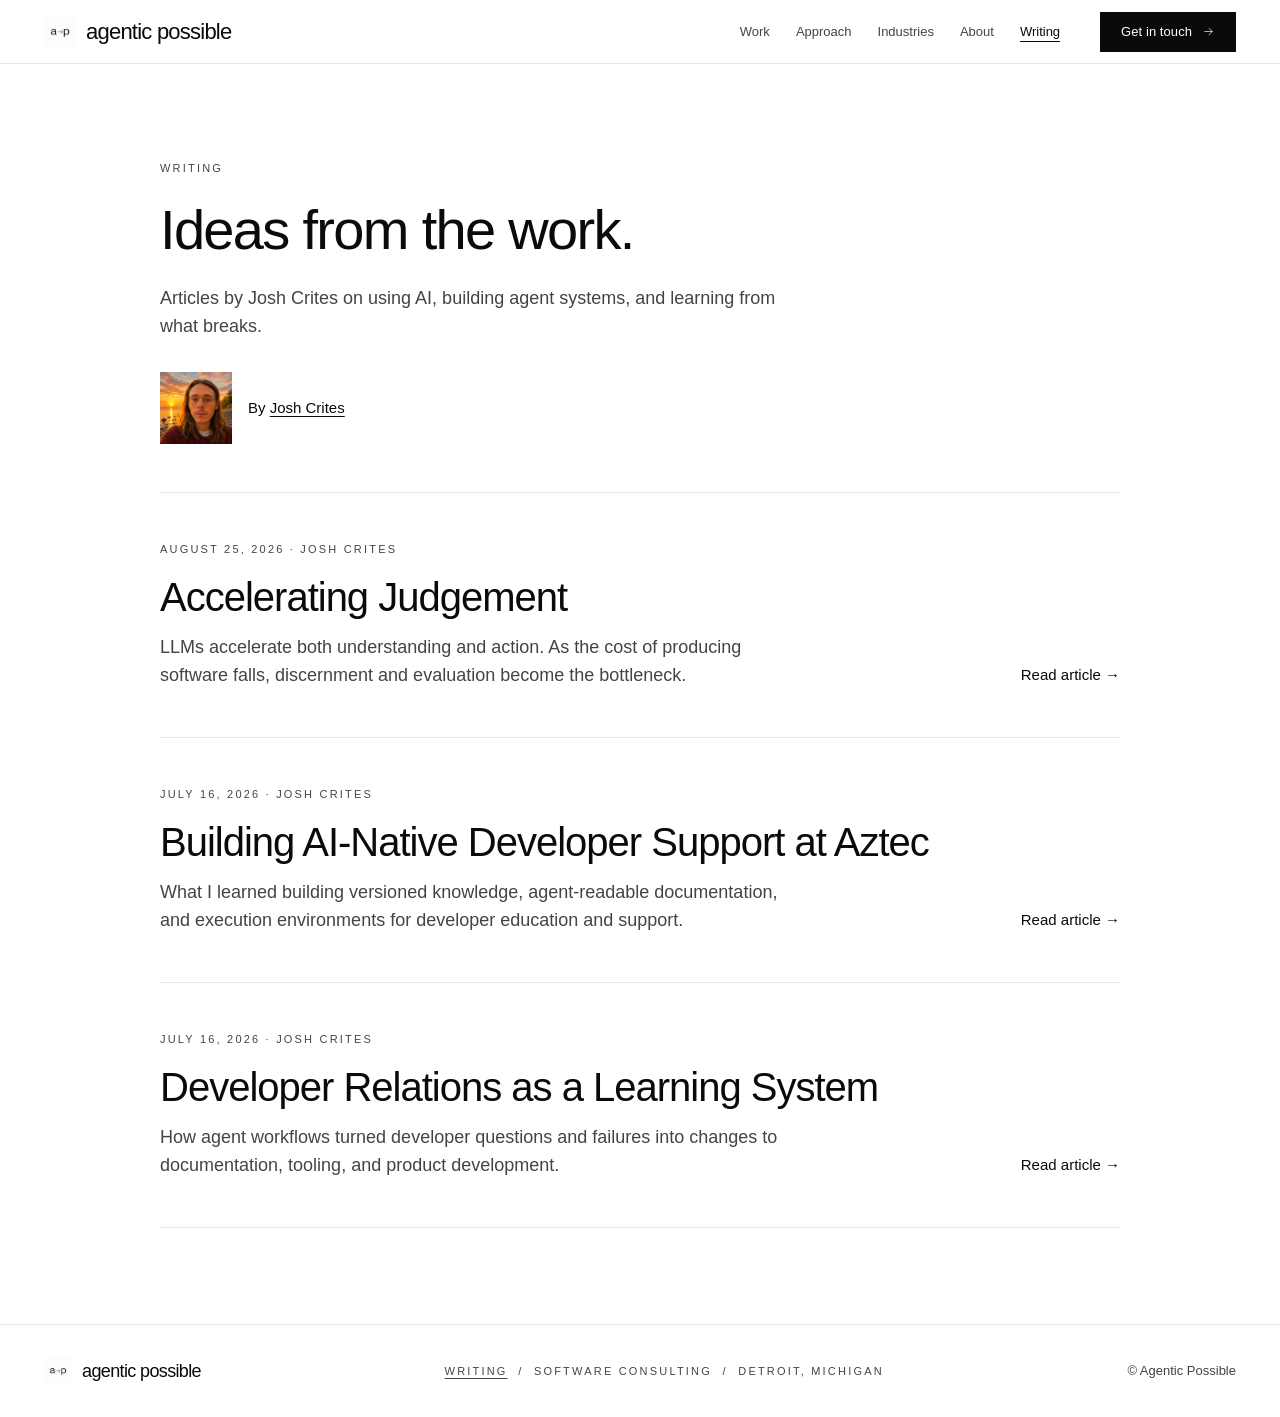
==== public/blog/index.html @ 75298010 "Add writing section and republish Josh Crites essays" ====
<!DOCTYPE html>

<html lang="en"><head><meta charset="utf-8"/><meta content="width=device-width,initial-scale=1" name="viewport"/><meta content="Articles by Josh Crites on AI, agent systems, developer support, and organizational learning." name="description"/><link href="https://agenticpossible.com/blog/" rel="canonical"/><title>Writing | Agentic Possible</title><link href="../identicon.png" rel="icon" type="image/png"/><link href="https://fonts.googleapis.com" rel="preconnect"/><link crossorigin="" href="https://fonts.gstatic.com" rel="preconnect"/><link href="https://fonts.googleapis.com/css2?family=Inter:wght@300;400;500&amp;display=swap" rel="stylesheet"/><link href="../styles.css" rel="stylesheet"/></head><body>
<header class="site-header blog-header"><a class="brand" href="../"><img alt="" class="brand-icon" height="32" src="../identicon.png" width="32"/><span class="wordmark">agentic possible</span></a><div class="header-right"><nav aria-label="Main navigation"><a href="../#work">Work</a><a href="../#approach">Approach</a><a href="../#industries">Industries</a><a href="../#about">About</a><a aria-current="page" href="./">Writing</a></nav><a class="mobile-writing-link" href="./">Writing</a><a aria-label="Get in touch" class="button small" href="mailto:hello@agenticpossible.com"><span>Get in touch</span><svg aria-hidden="true" class="icon" focusable="false" viewbox="0 0 24 24"><path d="M5 12h14"></path><path d="m13 6 6 6-6 6"></path></svg></a></div></header>
<main class="blog-page"><div class="blog-intro"><p class="eyebrow">Writing</p><h1>Ideas from the work.</h1><p>Articles by Josh Crites on using AI, building agent systems, and learning from what breaks.</p><div class="blog-author"><img alt="Josh Crites at sunset" class="author-photo" height="72" src="../images/josh-crites-headshot.png" width="72"/><p>By <a href="https://joshcrites.com/">Josh Crites</a></p></div></div><div class="blog-list"><article class="blog-list-item"><div><p class="eyebrow"><time datetime="2026-08-25">August 25, 2026</time> · Josh Crites</p><h2><a href="accelerating-judgement/">Accelerating Judgement</a></h2><p>LLMs accelerate both understanding and action. As the cost of producing software falls, discernment and evaluation become the bottleneck.</p></div><a aria-label="Read Accelerating Judgement" class="text-link" href="accelerating-judgement/">Read article →</a></article>
<article class="blog-list-item"><div><p class="eyebrow"><time datetime="2026-07-16">July 16, 2026</time> · Josh Crites</p><h2><a href="ai-native-developer-support-at-aztec/">Building AI-Native Developer Support at Aztec</a></h2><p>What I learned building versioned knowledge, agent-readable documentation, and execution environments for developer education and support.</p></div><a aria-label="Read Building AI-Native Developer Support at Aztec" class="text-link" href="ai-native-developer-support-at-aztec/">Read article →</a></article>
<article class="blog-list-item"><div><p class="eyebrow"><time datetime="2026-07-16">July 16, 2026</time> · Josh Crites</p><h2><a href="developer-relations-as-a-learning-system/">Developer Relations as a Learning System</a></h2><p>How agent workflows turned developer questions and failures into changes to documentation, tooling, and product development.</p></div><a aria-label="Read Developer Relations as a Learning System" class="text-link" href="developer-relations-as-a-learning-system/">Read article →</a></article></div></main>
<footer class="site-footer"><a class="brand" href="../"><img alt="" class="brand-icon" height="32" src="../identicon.png" width="32"/><span class="wordmark">agentic possible</span></a><p class="eyebrow"><a href="./">Writing</a>  /  Software consulting  /  Detroit, Michigan</p><p>© Agentic Possible</p></footer>
</body></html>
---- public/styles.css ----
/* Agentic Possible — styles built on the Agentic Possible design system tokens.
   Monochrome palette, Helvetica Neue (Inter fallback), hairline rules, square corners, no shadows. */

:root {
  /* Color — the entire palette is monochrome */
  --ap-black: #0A0A0A;
  --ap-gray-700: #444444;
  --ap-gray-500: #888888;
  --ap-gray-200: #E8E8E8;
  --ap-gray-100: #F5F5F5;
  --ap-white: #FFFFFF;

  --text-primary: var(--ap-black);
  --text-secondary: var(--ap-gray-700);
  --text-muted: var(--ap-gray-500);
  --text-inverse: var(--ap-white);
  --bg-page: var(--ap-white);
  --surface-subtle: var(--ap-gray-100);
  --border-default: var(--ap-gray-200);
  --border-strong: var(--ap-gray-500);
  --action-primary-bg: var(--ap-black);
  --action-primary-bg-hover: var(--ap-gray-700);
  --action-secondary-bg-hover: var(--ap-gray-100);
  --focus-ring: var(--ap-black);

  /* Type */
  --font-sans: "Helvetica Neue", Helvetica, "Inter", Arial, sans-serif;
  --weight-light: 300;
  --weight-regular: 400;
  --type-h1-size: 56px;   --type-h1-lh: 60px;
  --type-h2-size: 40px;   --type-h2-lh: 48px;
  --type-h3-size: 24px;   --type-h3-lh: 30px;
  --type-body-size: 18px; --type-body-lh: 28px;
  --type-small-size: 15px; --type-small-lh: 23px;
  --type-label-size: 11px; --type-label-lh: 16px;
  --tracking-display: -0.025em;
  --tracking-wordmark: -0.035em;
  --tracking-label: 0.2em;

  /* Space & layout */
  --space-2: 8px; --space-3: 12px; --space-4: 16px; --space-5: 24px;
  --space-6: 32px; --space-7: 48px; --space-8: 64px; --space-9: 96px;
  --container-max: 1200px;
  --gutter: 44px;
  --control-height: 44px;
  --control-height-sm: 40px;

  /* Motion */
  --ease-standard: cubic-bezier(0.2, 0, 0, 1);
  --duration-fast: 150ms;
}

/* ---------- Base ---------- */
*, *::before, *::after { box-sizing: border-box; }
html { scroll-behavior: smooth; scroll-padding-top: 80px; }
body {
  margin: 0;
  background: var(--bg-page);
  color: var(--text-primary);
  font-family: var(--font-sans);
  font-size: var(--type-body-size);
  line-height: var(--type-body-lh);
  -webkit-font-smoothing: antialiased;
}
a { color: var(--text-primary); text-underline-offset: 3px; text-decoration-thickness: 1px; }
a:focus-visible { outline: 1px solid var(--focus-ring); outline-offset: 4px; }
::selection { background: var(--ap-black); color: var(--ap-white); }
h1, h2, h3 { font-weight: var(--weight-regular); letter-spacing: var(--tracking-display); margin: 0; }
p { margin: 0; }
img { display: block; max-width: 100%; }

.eyebrow {
  font-size: var(--type-label-size);
  line-height: var(--type-label-lh);
  letter-spacing: var(--tracking-label);
  text-transform: uppercase;
  color: var(--text-secondary);
}

.icon {
  width: 16px; height: 16px; flex: none; display: block;
  fill: none; stroke: currentColor; stroke-width: 1.25; stroke-linecap: round; stroke-linejoin: round;
}

/* ---------- Buttons & links ---------- */
.button {
  display: inline-flex; align-items: center; justify-content: center; gap: 14px;
  height: var(--control-height); padding: 0 26px;
  background: var(--action-primary-bg); color: var(--text-inverse);
  border: 1px solid var(--action-primary-bg); border-radius: 0;
  font-size: 15px; font-weight: var(--weight-regular); letter-spacing: 0.005em;
  text-decoration: none; white-space: nowrap;
  transition: background var(--duration-fast) var(--ease-standard), border-color var(--duration-fast) var(--ease-standard);
}
.button:hover { background: var(--action-primary-bg-hover); border-color: var(--action-primary-bg-hover); color: var(--text-inverse); }
.button.small { height: var(--control-height-sm); padding: 0 20px; font-size: 13px; gap: 10px; }
.button.small .icon { width: 13px; height: 13px; }

.text-link {
  display: inline-flex; align-items: center; gap: 12px;
  font-size: 14px; color: var(--text-primary); text-decoration: none;
}
.text-link > span { border-bottom: 1px solid currentColor; padding-bottom: 1px; line-height: 1.3; }
.text-link .icon { transition: transform var(--duration-fast) var(--ease-standard); }
.text-link:hover .icon { transform: translateX(3px); }
.text-link.down:hover .icon { transform: translateY(2px); }

/* ---------- Header ---------- */
.site-header {
  position: sticky; top: 0; z-index: 10;
  height: 64px; padding: 0 max(var(--gutter), calc((100% - var(--container-max)) / 2));
  display: flex; align-items: center; justify-content: space-between; gap: var(--space-5);
  background: var(--bg-page);
  border-bottom: 1px solid var(--border-default);
}
.brand { display: inline-flex; align-items: center; gap: 10px; text-decoration: none; color: var(--text-primary); white-space: nowrap; }
.brand-icon { width: 32px; height: 32px; flex: none; }
.wordmark { font-size: 22px; line-height: 1; letter-spacing: var(--tracking-wordmark); font-weight: var(--weight-regular); }
.header-right { display: flex; align-items: center; gap: 40px; }
.site-header nav { display: flex; gap: 26px; }
.site-header nav a {
  font-size: 13px; color: var(--text-secondary); text-decoration: none;
  transition: color var(--duration-fast) var(--ease-standard);
}
.site-header nav a:hover { color: var(--text-primary); }

/* ---------- Sections ---------- */
.section {
  max-width: calc(var(--container-max) + 2 * var(--gutter));
  margin: 0 auto;
  padding: var(--space-8) var(--gutter);
}
.section + .section { position: relative; }
.section + .section::before {
  content: ""; position: absolute; top: 0; left: var(--gutter); right: var(--gutter);
  height: 1px; background: var(--border-default);
}

.section-intro {
  display: grid; grid-template-columns: minmax(0, 1fr) minmax(0, 1fr);
  gap: var(--space-7); align-items: end; margin-bottom: var(--space-7);
}
.section-intro.single { grid-template-columns: 1fr; }
.section-intro > div { display: flex; flex-direction: column; gap: 22px; }
.section h2 {
  font-size: var(--type-h2-size); line-height: var(--type-h2-lh);
  max-width: 560px; text-wrap: balance;
}
.section-intro > p {
  font-size: var(--type-small-size); line-height: var(--type-small-lh);
  font-weight: var(--weight-light); color: var(--text-secondary);
  max-width: 460px; padding-bottom: 6px;
}

h3 { font-size: var(--type-h3-size); line-height: var(--type-h3-lh); letter-spacing: -0.015em; }

/* ---------- Hero ---------- */
.hero {
  display: grid; grid-template-columns: minmax(0, 0.9fr) minmax(0, 1.1fr);
  gap: var(--space-7); align-items: center;
  padding-top: var(--space-8); padding-bottom: var(--space-8);
}
.hero-copy { display: flex; flex-direction: column; gap: 22px; }
.hero h1 {
  font-size: var(--type-h1-size); line-height: var(--type-h1-lh);
  letter-spacing: -0.03em; margin-top: 4px; max-width: 560px; text-wrap: balance;
}
.lede { font-size: var(--type-body-size); line-height: 27px; font-weight: var(--weight-light); color: var(--text-secondary); max-width: 520px; }
.actions { display: flex; align-items: center; flex-wrap: wrap; gap: var(--space-6); margin-top: var(--space-2); }
.micro { font-size: 13px; line-height: 20px; font-weight: var(--weight-light); color: var(--text-secondary); }

.converge { margin: 0; }
.converge-labels {
  display: flex; justify-content: space-between; margin-bottom: var(--space-3);
  font-size: 10px; line-height: 16px; letter-spacing: 0.16em; text-transform: uppercase; color: var(--text-secondary);
}
.converge-plot { position: relative; }
.motif { display: block; width: 100%; height: auto; overflow: visible; }
.outcomes {
  position: absolute; right: 0; top: 36%;
  list-style: none; margin: 0; padding: 4px 0 4px 10px;
  display: flex; flex-direction: column; gap: 10px;
  font-size: 12px; line-height: 16px; color: var(--text-primary);
}

/* ---------- What we do ---------- */
.services { display: grid; grid-template-columns: repeat(3, minmax(0, 1fr)); }
.services article {
  display: flex; flex-direction: column; gap: 14px; align-items: flex-start;
  padding: 6px 32px; border-left: 1px solid var(--border-default);
}
.service-icon {
  width: 34px; height: 34px; margin-bottom: 6px; color: var(--text-primary);
  fill: none; stroke: currentColor; stroke-width: 1; stroke-linecap: round; stroke-linejoin: round;
}
.service-icon.wide { width: 44px; height: 44px; margin: -5px 0 1px; }
.services p, .industry-grid p, .process p {
  font-size: var(--type-small-size); line-height: var(--type-small-lh);
  font-weight: var(--weight-light); color: var(--text-secondary);
}
.services .text-link { margin-top: 6px; }

/* ---------- Industries ---------- */
.industry-grid { display: grid; grid-template-columns: repeat(4, minmax(0, 1fr)); gap: 20px; }
.industry-grid article {
  display: flex; flex-direction: column; gap: 12px; align-items: flex-start;
  border: 1px solid var(--border-default); padding-bottom: var(--space-5);
}
.industry-grid article > :not(.image-frame) { margin: 0 20px; }
.industry-grid h3 { margin-top: 8px; }
.industry-grid article > .text-link { margin: auto 20px 0; padding-top: 6px; }
.image-frame { width: 100%; aspect-ratio: 16 / 10; overflow: hidden; background: var(--surface-subtle); }
.image-frame img { width: 100%; height: 100%; object-fit: cover; }

/* ---------- Process ---------- */
.process { list-style: none; margin: 0; padding: 0; display: grid; grid-template-columns: repeat(4, minmax(0, 1fr)); }
.process li { display: flex; flex-direction: column; gap: 12px; padding: 6px 32px; border-left: 1px solid var(--border-default); }
.process .index { font-size: var(--type-label-size); line-height: var(--type-label-lh); letter-spacing: var(--tracking-label); color: var(--text-secondary); }
.process h3 { margin-top: 6px; }
.process p { max-width: 260px; }

/* ---------- CTA ---------- */
.cta { display: grid; grid-template-columns: minmax(0, 1fr) minmax(0, 1fr) minmax(0, 0.7fr); gap: var(--space-7); align-items: center; }
.cta .detroit { aspect-ratio: 4 / 3; }
.cta .detroit img { object-position: center 60%; }
#contact { display: flex; flex-direction: column; gap: 22px; align-items: flex-start; }
#contact > p:not(.eyebrow) { font-size: var(--type-small-size); line-height: var(--type-small-lh); font-weight: var(--weight-light); color: var(--text-secondary); max-width: 460px; }
#contact .button { margin-top: var(--space-2); }
.cta blockquote {
  margin: 0; padding-left: var(--space-6); border-left: 1px solid var(--border-default);
  font-size: 20px; line-height: 28px; letter-spacing: -0.01em; font-weight: var(--weight-light); color: var(--text-secondary);
}

/* ---------- Footer ---------- */
.site-footer {
  border-top: 1px solid var(--border-default);
  padding: var(--space-6) max(var(--gutter), calc((100% - var(--container-max)) / 2));
  display: flex; justify-content: space-between; align-items: center; gap: var(--space-5);
  font-size: 13px; line-height: 20px; font-weight: var(--weight-light); color: var(--text-secondary);
}
.site-footer .wordmark { font-size: 18px; }
.site-footer .brand-icon { width: 28px; height: 28px; }

/* ---------- Responsive ---------- */
@media (max-width: 900px) {
  :root { --gutter: 28px; --type-h1-size: 48px; --type-h1-lh: 52px; --type-h2-size: 34px; --type-h2-lh: 40px; }
  .site-header nav { display: none; }
  .hero, .section-intro, .cta { grid-template-columns: 1fr; }
  .hero { gap: var(--space-7); }
  .section-intro { gap: var(--space-5); }
  .services { grid-template-columns: 1fr; }
  .services article { border-left: 0; border-top: 1px solid var(--border-default); padding: 28px 0; }
  .services article:first-child { border-top: 0; padding-top: 0; }
  .industry-grid { grid-template-columns: 1fr 1fr; }
  .process { grid-template-columns: 1fr 1fr; row-gap: var(--space-6); }
  .cta blockquote { display: none; }
}
@media (max-width: 560px) {
  :root { --gutter: 16px; --type-h1-size: 40px; --type-h1-lh: 44px; --type-h2-size: 30px; --type-h2-lh: 36px; }
  .section { padding-top: 48px; padding-bottom: 48px; }
  .wordmark { font-size: 19px; }
  .brand-icon { width: 28px; height: 28px; }
  .site-header .button.small { padding: 0 14px; }
  .site-header .button.small span { display: none; }
  .lede { font-size: 17px; line-height: 26px; }
  .actions { flex-direction: column; align-items: flex-start; gap: 18px; }
  .converge-labels { font-size: 8px; letter-spacing: 0.1em; }
  .outcomes { font-size: 10px; gap: 6px; top: 30%; }
  .industry-grid, .process { grid-template-columns: 1fr; }
  .process li { border-left: 0; border-top: 1px solid var(--border-default); padding: 20px 0 0; }
  .site-footer { flex-direction: column; align-items: flex-start; gap: var(--space-4); }
}
@media (prefers-reduced-motion: reduce) {
  html { scroll-behavior: auto; }
  * { transition: none !important; }
}

/* ---------- Writing ---------- */
.mobile-writing-link { display: none; }
.site-header nav a[aria-current="page"] { color: var(--text-primary); text-decoration: underline; text-underline-offset: 5px; }
.writing-preview > .text-link { margin-top: var(--space-2); }
.site-footer .eyebrow a { color: inherit; }
.blog-page, .article-page {
  max-width: calc(960px + 2 * var(--gutter));
  margin: 0 auto;
  padding: var(--space-9) var(--gutter);
}
.blog-intro { padding-bottom: var(--space-7); border-bottom: 1px solid var(--border-default); }
.blog-intro h1, .article-heading h1 {
  font-size: var(--type-h1-size); line-height: var(--type-h1-lh);
  letter-spacing: -0.03em; max-width: 760px;
  margin: var(--space-5) 0;
}
.blog-intro > p:not(.eyebrow) { max-width: 650px; color: var(--text-secondary); font-weight: var(--weight-light); }
.blog-author { display: flex; align-items: center; gap: var(--space-4); margin-top: var(--space-6); font-size: var(--type-small-size); }
.author-photo { width: 72px; height: 72px; object-fit: cover; flex: none; }
.article-heading .author-photo { width: 56px; height: 56px; margin: var(--space-5) 0 var(--space-3); }
.blog-list-item { display: grid; grid-template-columns: minmax(0,1fr) auto; gap: var(--space-6); align-items: end; padding: var(--space-7) 0; border-bottom: 1px solid var(--border-default); }
.blog-list-item .eyebrow { margin-bottom: var(--space-4); }
.blog-list-item h2 { font-size: var(--type-h2-size); line-height: var(--type-h2-lh); margin-bottom: var(--space-3); }
.blog-list-item h2 a { text-decoration: none; }
.blog-list-item h2 a:hover { text-decoration: underline; }
.blog-list-item p:not(.eyebrow) { max-width: 650px; color: var(--text-secondary); font-weight: var(--weight-light); }
.blog-list-item > .text-link { white-space: nowrap; font-size: var(--type-small-size); }
.article-page { max-width: calc(860px + 2 * var(--gutter)); }
.article-top { margin-bottom: var(--space-7); }
.article-top .text-link { font-size: var(--type-small-size); }
.article-heading { margin-bottom: var(--space-7); }
.article-heading h1 { margin-bottom: var(--space-4); }
.article-subtitle { max-width: 700px; font-size: 22px; line-height: 1.4; color: var(--text-secondary); font-weight: var(--weight-light); }
.article-meta { font-size: var(--type-small-size); color: var(--text-secondary); }
.article-image { margin-bottom: var(--space-7); }
.article-image img { width: 100%; height: auto; }
.article-body { max-width: 740px; line-height: 1.65; font-weight: var(--weight-light); }
.article-body h2 { font-size: 34px; line-height: 1.2; margin: 2em 0 .7em; }
.article-body h3 { font-size: 24px; margin: 1.8em 0 .6em; }
.article-body p, .article-body ol, .article-body ul { margin: 0 0 1.3em; }
.article-body li { margin-bottom: .4em; }
.article-body code { font-size: .88em; background: var(--surface-subtle); padding: .08em .25em; overflow-wrap: anywhere; }
.article-body pre { max-width: 100%; overflow: auto; padding: 20px; background: var(--surface-subtle); }
.article-body pre code { padding: 0; }
.article-body blockquote { margin: 1.8em 0; padding-left: var(--space-5); border-left: 1px solid var(--border-strong); color: var(--text-secondary); }
.article-source { max-width: 740px; margin-top: var(--space-8); padding-top: var(--space-4); border-top: 1px solid var(--border-default); font-size: var(--type-small-size); color: var(--text-secondary); }
@media (max-width: 900px) {
  .header-right { gap: var(--space-5); }
  .mobile-writing-link { display: inline; font-size: 13px; color: var(--text-secondary); }
}
@media (max-width: 560px) {
  .blog-page, .article-page { padding-top: var(--space-8); padding-bottom: var(--space-8); }
  .blog-list-item { display: block; }
  .blog-list-item > .text-link { display: inline-flex; margin-top: var(--space-4); }
  .article-body { font-size: 17px; line-height: 1.65; }
  .article-body h2 { font-size: 28px; }
  .article-top { margin-bottom: var(--space-6); }
}
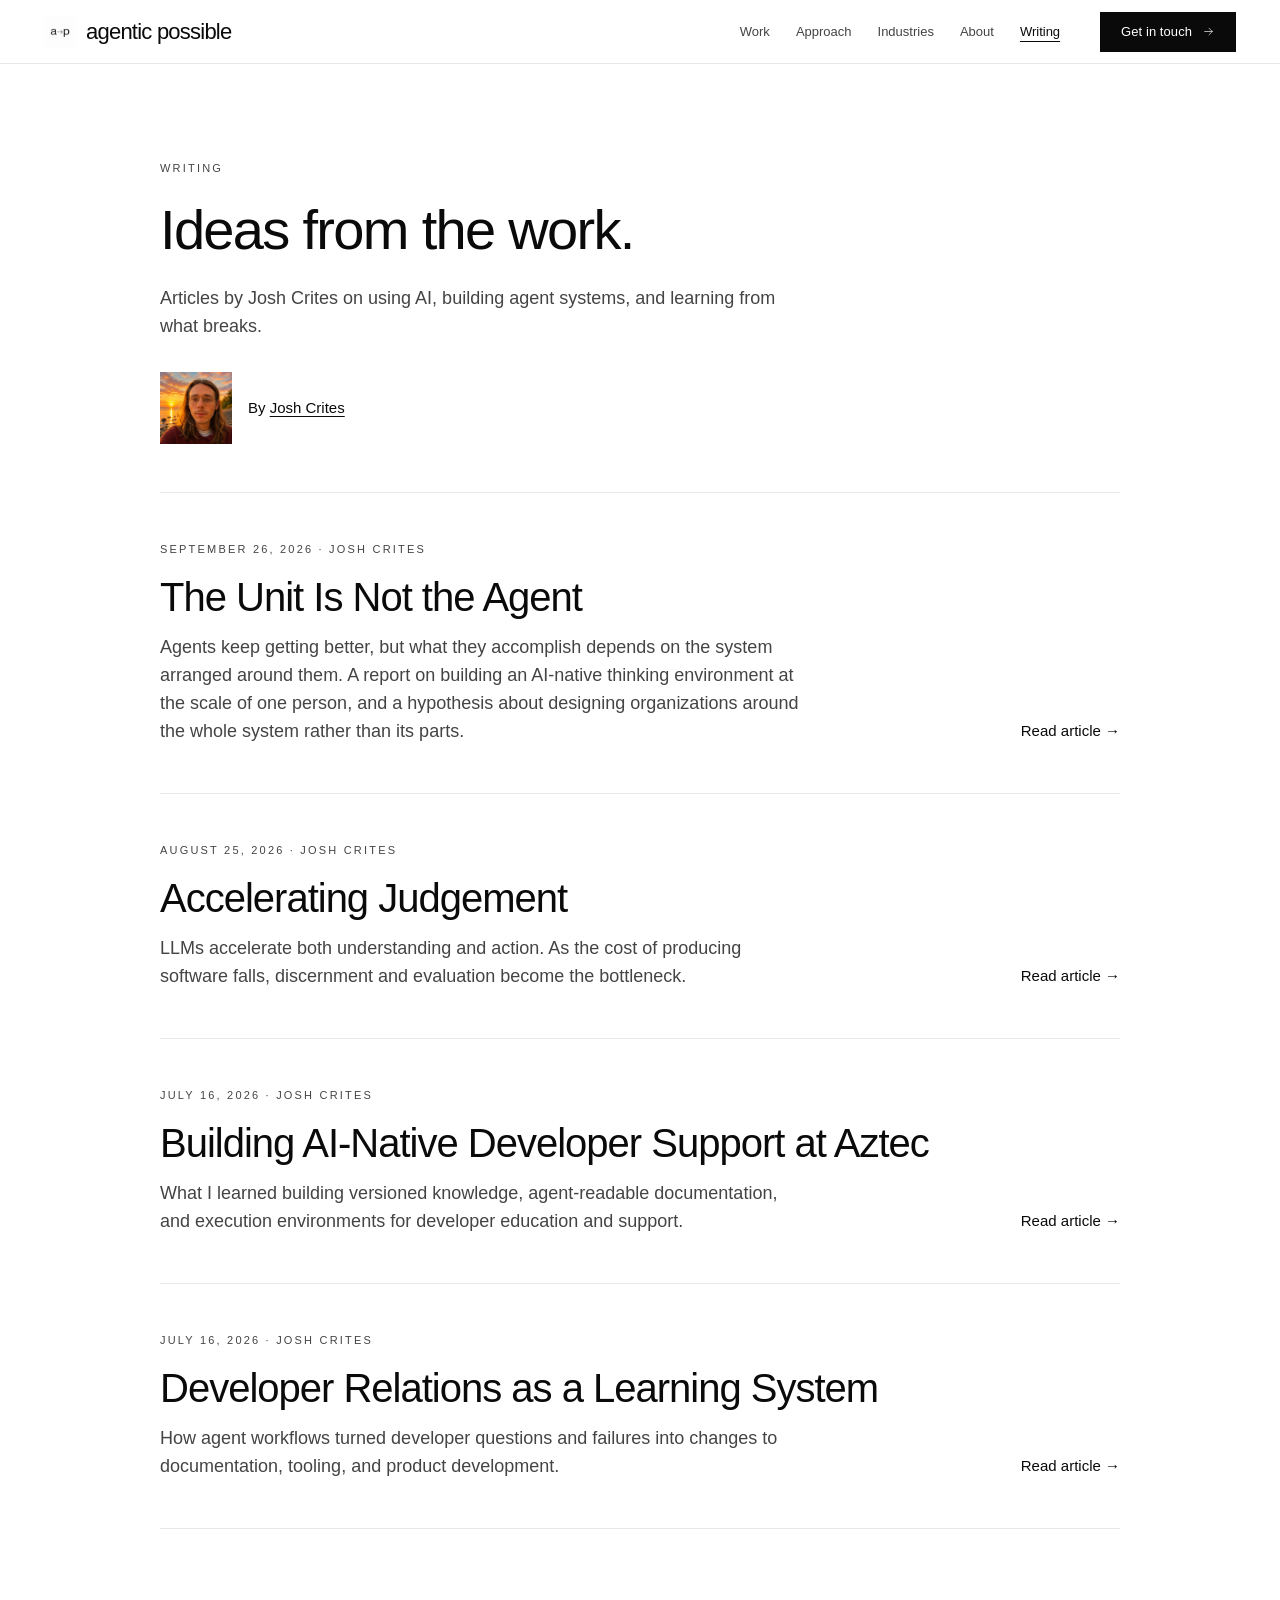
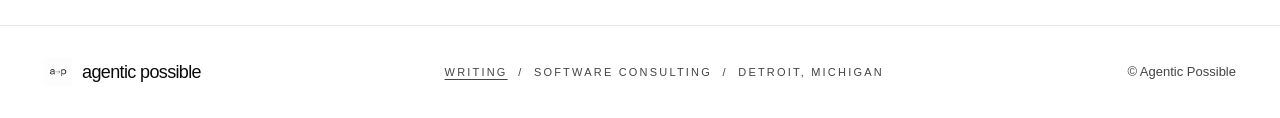
==== commit 74ff5834: "Reorder homepage sections and add agent systems essay" ====
--- a/public/blog/index.html
+++ b/public/blog/index.html
@@ -2,7 +2,7 @@
 
 <html lang="en"><head><meta charset="utf-8"/><meta content="width=device-width,initial-scale=1" name="viewport"/><meta content="Articles by Josh Crites on AI, agent systems, developer support, and organizational learning." name="description"/><link href="https://agenticpossible.com/blog/" rel="canonical"/><title>Writing | Agentic Possible</title><link href="../identicon.png" rel="icon" type="image/png"/><link href="https://fonts.googleapis.com" rel="preconnect"/><link crossorigin="" href="https://fonts.gstatic.com" rel="preconnect"/><link href="https://fonts.googleapis.com/css2?family=Inter:wght@300;400;500&amp;display=swap" rel="stylesheet"/><link href="../styles.css" rel="stylesheet"/></head><body>
 <header class="site-header blog-header"><a class="brand" href="../"><img alt="" class="brand-icon" height="32" src="../identicon.png" width="32"/><span class="wordmark">agentic possible</span></a><div class="header-right"><nav aria-label="Main navigation"><a href="../#work">Work</a><a href="../#approach">Approach</a><a href="../#industries">Industries</a><a href="../#about">About</a><a aria-current="page" href="./">Writing</a></nav><a class="mobile-writing-link" href="./">Writing</a><a aria-label="Get in touch" class="button small" href="mailto:hello@agenticpossible.com"><span>Get in touch</span><svg aria-hidden="true" class="icon" focusable="false" viewbox="0 0 24 24"><path d="M5 12h14"></path><path d="m13 6 6 6-6 6"></path></svg></a></div></header>
-<main class="blog-page"><div class="blog-intro"><p class="eyebrow">Writing</p><h1>Ideas from the work.</h1><p>Articles by Josh Crites on using AI, building agent systems, and learning from what breaks.</p><div class="blog-author"><img alt="Josh Crites at sunset" class="author-photo" height="72" src="../images/josh-crites-headshot.png" width="72"/><p>By <a href="https://joshcrites.com/">Josh Crites</a></p></div></div><div class="blog-list"><article class="blog-list-item"><div><p class="eyebrow"><time datetime="2026-08-25">August 25, 2026</time> · Josh Crites</p><h2><a href="accelerating-judgement/">Accelerating Judgement</a></h2><p>LLMs accelerate both understanding and action. As the cost of producing software falls, discernment and evaluation become the bottleneck.</p></div><a aria-label="Read Accelerating Judgement" class="text-link" href="accelerating-judgement/">Read article →</a></article>
+<main class="blog-page"><div class="blog-intro"><p class="eyebrow">Writing</p><h1>Ideas from the work.</h1><p>Articles by Josh Crites on using AI, building agent systems, and learning from what breaks.</p><div class="blog-author"><img alt="Josh Crites at sunset" class="author-photo" height="72" src="../images/josh-crites-headshot.png" width="72"/><p>By <a href="https://joshcrites.com/">Josh Crites</a></p></div></div><div class="blog-list"><article class="blog-list-item"><div><p class="eyebrow"><time datetime="2026-09-26">September 26, 2026</time> · Josh Crites</p><h2><a href="the-unit-is-not-the-agent/">The Unit Is Not the Agent</a></h2><p>Agents keep getting better, but what they accomplish depends on the system arranged around them. A report on building an AI-native thinking environment at the scale of one person, and a hypothesis about designing organizations around the whole system rather than its parts.</p></div><a aria-label="Read The Unit Is Not the Agent" class="text-link" href="the-unit-is-not-the-agent/">Read article →</a></article><article class="blog-list-item"><div><p class="eyebrow"><time datetime="2026-08-25">August 25, 2026</time> · Josh Crites</p><h2><a href="accelerating-judgement/">Accelerating Judgement</a></h2><p>LLMs accelerate both understanding and action. As the cost of producing software falls, discernment and evaluation become the bottleneck.</p></div><a aria-label="Read Accelerating Judgement" class="text-link" href="accelerating-judgement/">Read article →</a></article>
 <article class="blog-list-item"><div><p class="eyebrow"><time datetime="2026-07-16">July 16, 2026</time> · Josh Crites</p><h2><a href="ai-native-developer-support-at-aztec/">Building AI-Native Developer Support at Aztec</a></h2><p>What I learned building versioned knowledge, agent-readable documentation, and execution environments for developer education and support.</p></div><a aria-label="Read Building AI-Native Developer Support at Aztec" class="text-link" href="ai-native-developer-support-at-aztec/">Read article →</a></article>
 <article class="blog-list-item"><div><p class="eyebrow"><time datetime="2026-07-16">July 16, 2026</time> · Josh Crites</p><h2><a href="developer-relations-as-a-learning-system/">Developer Relations as a Learning System</a></h2><p>How agent workflows turned developer questions and failures into changes to documentation, tooling, and product development.</p></div><a aria-label="Read Developer Relations as a Learning System" class="text-link" href="developer-relations-as-a-learning-system/">Read article →</a></article></div></main>
 <footer class="site-footer"><a class="brand" href="../"><img alt="" class="brand-icon" height="32" src="../identicon.png" width="32"/><span class="wordmark">agentic possible</span></a><p class="eyebrow"><a href="./">Writing</a>  /  Software consulting  /  Detroit, Michigan</p><p>© Agentic Possible</p></footer>
